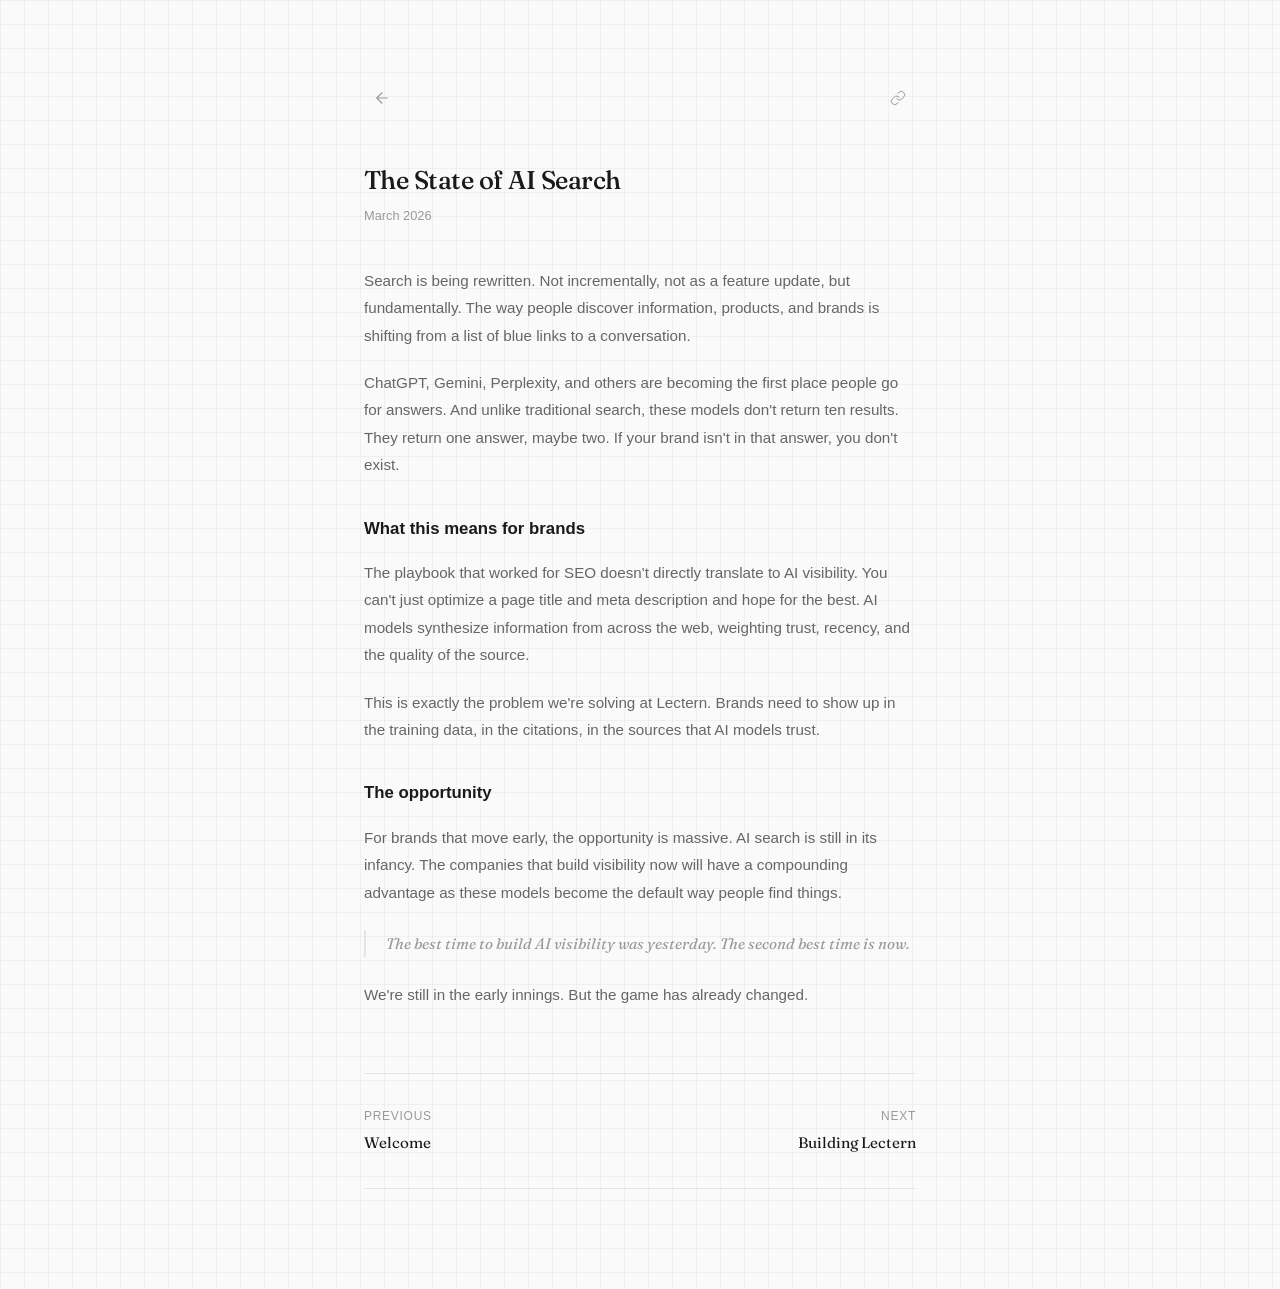
==== notes/the-state-of-ai-search.html @ 0d5fa3c3 "Move site to tylergiroud.com; remove footers and probability branding - CNAME and all absolute URLs " ====
<!DOCTYPE html>
<html lang="en">
<head>
    <meta charset="UTF-8">
    <meta name="viewport" content="width=device-width, initial-scale=1.0">
    <title>The State of AI Search — Tyler Giroud</title>
    <meta name="description" content="How AI-powered search is reshaping discovery and what it means for brands trying to stay visible.">
    <meta name="author" content="Tyler Giroud">

    <!-- Open Graph -->
    <meta property="og:title" content="The State of AI Search — Tyler Giroud">
    <meta property="og:description" content="How AI-powered search is reshaping discovery and what it means for brands trying to stay visible.">
    <meta property="og:type" content="article">
    <meta property="og:url" content="https://tylergiroud.com/notes/the-state-of-ai-search.html">

    <!-- Favicon -->
    <link rel="icon" type="image/png" sizes="32x32" href="../favicon-32.png">
    <link rel="apple-touch-icon" sizes="180x180" href="../apple-touch-icon.png">

    <link rel="preconnect" href="https://fonts.googleapis.com">
    <link rel="preconnect" href="https://fonts.gstatic.com" crossorigin>
    <link href="https://fonts.googleapis.com/css2?family=Fraunces:ital,opsz,wght@0,9..144,300;0,9..144,400;0,9..144,500;0,9..144,600;1,9..144,300;1,9..144,400&display=swap" rel="stylesheet">
    <link rel="stylesheet" href="../style.css">
</head>
<body>
    <main>
        <nav class="post-nav">
            <a href="../index.html" class="back-link">
                <svg width="18" height="18" viewBox="0 0 24 24" fill="none" xmlns="http://www.w3.org/2000/svg"><path d="M19 12H5M5 12L12 19M5 12L12 5" stroke="currentColor" stroke-width="1.5" stroke-linecap="round" stroke-linejoin="round"/></svg>
            </a>
            <button class="copy-link" onclick="navigator.clipboard.writeText(window.location.href).then(()=>{this.classList.add('copied');setTimeout(()=>this.classList.remove('copied'),2000)})">
                <svg class="copy-icon" width="16" height="16" viewBox="0 0 24 24" fill="none" xmlns="http://www.w3.org/2000/svg"><path d="M10 13a5 5 0 0 0 7.54.54l3-3a5 5 0 0 0-7.07-7.07l-1.72 1.71" stroke="currentColor" stroke-width="1.5" stroke-linecap="round" stroke-linejoin="round"/><path d="M14 11a5 5 0 0 0-7.54-.54l-3 3a5 5 0 0 0 7.07 7.07l1.71-1.71" stroke="currentColor" stroke-width="1.5" stroke-linecap="round" stroke-linejoin="round"/></svg>
                <svg class="check-icon" width="16" height="16" viewBox="0 0 24 24" fill="none" xmlns="http://www.w3.org/2000/svg"><path d="M20 6L9 17L4 12" stroke="currentColor" stroke-width="1.5" stroke-linecap="round" stroke-linejoin="round"/></svg>
            </button>
        </nav>

        <article class="post">
            <header class="post-header">
                <h1 class="post-title">The State of AI Search</h1>
                <time class="post-date" datetime="2026-03-03">March 2026</time>
            </header>

            <div class="post-body">
                <p>Search is being rewritten. Not incrementally, not as a feature update, but fundamentally. The way people discover information, products, and brands is shifting from a list of blue links to a conversation.</p>

                <p>ChatGPT, Gemini, Perplexity, and others are becoming the first place people go for answers. And unlike traditional search, these models don't return ten results. They return one answer, maybe two. If your brand isn't in that answer, you don't exist.</p>

                <h2>What this means for brands</h2>

                <p>The playbook that worked for SEO doesn't directly translate to AI visibility. You can't just optimize a page title and meta description and hope for the best. AI models synthesize information from across the web, weighting trust, recency, and the quality of the source.</p>

                <p>This is exactly the problem we're solving at Lectern. Brands need to show up in the training data, in the citations, in the sources that AI models trust.</p>

                <h2>The opportunity</h2>

                <p>For brands that move early, the opportunity is massive. AI search is still in its infancy. The companies that build visibility now will have a compounding advantage as these models become the default way people find things.</p>

                <blockquote>
                    <p>The best time to build AI visibility was yesterday. The second best time is now.</p>
                </blockquote>

                <p>We're still in the early innings. But the game has already changed.</p>
            </div>
        </article>

        <nav class="post-pagination">
            <a href="welcome.html" class="pagination-link pagination-prev">
                <span class="pagination-label">Previous</span>
                <span class="pagination-title">Welcome</span>
            </a>
            <a href="building-lectern.html" class="pagination-link pagination-next">
                <span class="pagination-label">Next</span>
                <span class="pagination-title">Building Lectern</span>
            </a>
        </nav>

    </main>
</body>
</html>
---- style.css ----
/* === Reset & Base === */
*, *::before, *::after {
    margin: 0;
    padding: 0;
    box-sizing: border-box;
}

:root {
    --text: #1a1a1a;
    --text-secondary: #666;
    --text-tertiary: #999;
    --bg: #fafafa;
    --link: #1a1a1a;
    --link-hover: #555;
    --border: #e5e5e5;
    --font-body: "Helvetica Neue", Helvetica, Arial, sans-serif;
    --font-display: "Fraunces", Georgia, serif;
}

html {
    font-size: 16px;
    color-scheme: light dark;
    -webkit-font-smoothing: antialiased;
    -moz-osx-font-smoothing: grayscale;
}

body {
    font-family: var(--font-body);
    color: var(--text);
    background-color: var(--bg);
    background-image:
        linear-gradient(rgba(0, 0, 0, 0.04) 1px, transparent 1px),
        linear-gradient(90deg, rgba(0, 0, 0, 0.04) 1px, transparent 1px);
    background-size: 24px 24px;
    line-height: 1.7;
}

/* === Layout === */
main {
    max-width: 600px;
    margin: 0 auto;
    padding: 80px 24px 60px;
}

/* === Header === */
header {
    margin-bottom: 48px;
}

h1 {
    font-family: var(--font-display);
    font-size: 1.4rem;
    font-weight: 500;
    letter-spacing: -0.01em;
    margin-bottom: 4px;
}

.tagline {
    color: var(--text-secondary);
    font-size: 0.9rem;
}

.tagline a {
    color: var(--text-secondary);
    text-decoration: underline;
    text-underline-offset: 3px;
    text-decoration-color: var(--border);
}

.tagline a:hover {
    color: var(--text);
    text-decoration-color: var(--text);
}

/* === Intro === */
.intro {
    margin-bottom: 40px;
}

.intro p {
    font-size: 0.95rem;
    color: var(--text-secondary);
    margin-bottom: 16px;
}

.intro p:last-child {
    margin-bottom: 0;
}

/* === Inline Logo === */
.inline-logo {
    display: inline-block;
    width: 1em;
    height: 1em;
    vertical-align: -0.1em;
    margin-right: 3px;
    border-radius: 3px;
    object-fit: contain;
}

.inline-logo-link {
    color: var(--text-secondary);
    text-decoration: underline;
    text-underline-offset: 3px;
    text-decoration-color: var(--border);
    white-space: nowrap;
}

.inline-logo-link:hover {
    color: var(--text);
    text-decoration-color: var(--text);
}

/* === Tagline Row === */
.tagline-row {
    display: flex;
    align-items: center;
    justify-content: space-between;
}

/* === Meta (location + time) === */
.meta {
    display: flex;
    align-items: center;
    gap: 6px;
}

.meta-item {
    display: flex;
    align-items: center;
    gap: 4px;
    font-size: 0.8rem;
    color: var(--text-tertiary);
}

.meta-divider {
    font-size: 0.8rem;
    color: var(--text-tertiary);
}

.meta-icon {
    width: 12px;
    height: 12px;
    color: var(--text-tertiary);
}

/* === Links === */
.links {
    display: flex;
    flex-wrap: wrap;
    gap: 10px;
    margin-bottom: 56px;
    padding-bottom: 56px;
    border-bottom: 1px solid var(--border);
}

.links a {
    font-size: 0.82rem;
    color: var(--text-secondary);
    text-decoration: none;
    padding: 6px 16px;
    border: 1px solid var(--border);
    border-radius: 20px;
    transition: color 0.15s ease, border-color 0.15s ease, background-color 0.15s ease;
}

.links a:hover {
    color: var(--text);
    border-color: var(--text-tertiary);
    background-color: rgba(0, 0, 0, 0.02);
}

/* === Companies === */
.companies {
    margin-bottom: 56px;
    padding-bottom: 56px;
    border-bottom: 1px solid var(--border);
}

.companies h2 {
    font-size: 0.8rem;
    font-weight: 500;
    text-transform: uppercase;
    letter-spacing: 0.08em;
    color: var(--text-tertiary);
    margin-bottom: 20px;
}

.cards {
    display: grid;
    grid-template-columns: 1fr 1fr;
    gap: 16px;
}

.card {
    display: flex;
    flex-direction: column;
    background: #fff;
    border-radius: 12px;
    padding: 20px;
    text-decoration: none;
    color: var(--text);
    box-shadow: 0 1px 3px rgba(0, 0, 0, 0.04), 0 1px 2px rgba(0, 0, 0, 0.06);
    transition: box-shadow 0.2s ease, transform 0.2s ease;
}

.card:hover {
    box-shadow: 0 4px 12px rgba(0, 0, 0, 0.08), 0 2px 4px rgba(0, 0, 0, 0.06);
    transform: translateY(-1px);
}

.card-icon {
    width: 40px;
    height: 40px;
    margin-bottom: 16px;
}

.card-icon svg,
.card-icon img {
    width: 100%;
    height: 100%;
    border-radius: 8px;
    object-fit: contain;
}

.card-text h3 {
    font-size: 0.9rem;
    font-weight: 600;
    margin-bottom: 4px;
}

.card-text p {
    font-size: 0.8rem;
    color: var(--text-secondary);
    line-height: 1.5;
}

@media (max-width: 480px) {
    .cards {
        grid-template-columns: 1fr;
    }
}

/* === Writing === */
.notes {
    margin-bottom: 80px;
}

.notes h2 {
    font-size: 0.8rem;
    font-weight: 500;
    text-transform: uppercase;
    letter-spacing: 0.08em;
    color: var(--text-tertiary);
    margin-bottom: 20px;
}

.notes ul {
    list-style: none;
}

.notes li {
    display: flex;
    align-items: baseline;
    gap: 16px;
    padding: 8px 0;
}

.notes .date {
    font-size: 0.8rem;
    color: var(--text-tertiary);
    font-variant-numeric: tabular-nums;
    flex-shrink: 0;
    min-width: 36px;
}

.notes li a {
    font-family: var(--font-display);
    font-size: 0.95rem;
    font-weight: 400;
    color: var(--text);
    text-decoration: none;
    transition: color 0.15s ease;
}

.notes li a:hover {
    color: var(--text-secondary);
}

/* === Post Navigation === */
.post-nav {
    display: flex;
    align-items: center;
    justify-content: space-between;
    margin-bottom: 48px;
}

.back-link {
    display: inline-flex;
    align-items: center;
    justify-content: center;
    width: 36px;
    height: 36px;
    border-radius: 50%;
    color: var(--text-tertiary);
    text-decoration: none;
    transition: color 0.15s ease, background-color 0.15s ease;
}

.back-link:hover {
    color: var(--text);
    background-color: rgba(0, 0, 0, 0.04);
}

.copy-link {
    display: inline-flex;
    align-items: center;
    justify-content: center;
    width: 36px;
    height: 36px;
    border-radius: 50%;
    border: none;
    background: none;
    color: var(--text-tertiary);
    cursor: pointer;
    transition: color 0.15s ease, background-color 0.15s ease;
}

.copy-link:hover {
    color: var(--text);
    background-color: rgba(0, 0, 0, 0.04);
}

.copy-link .check-icon {
    display: none;
}

.copy-link.copied .copy-icon {
    display: none;
}

.copy-link.copied .check-icon {
    display: block;
    color: #22c55e;
}

/* === Post === */
.post-header {
    margin-bottom: 40px;
}

.post-title {
    font-family: var(--font-display);
    font-size: 1.6rem;
    font-weight: 500;
    letter-spacing: -0.02em;
    line-height: 1.3;
    margin-bottom: 8px;
}

.post-date {
    display: block;
    font-size: 0.8rem;
    color: var(--text-tertiary);
}

.post-body {
    margin-bottom: 64px;
}

.post-body p {
    font-size: 0.95rem;
    color: var(--text-secondary);
    margin-bottom: 20px;
    line-height: 1.8;
}

.post-body p:last-child {
    margin-bottom: 0;
}

.post-body h2 {
    font-size: 1.05rem;
    font-weight: 600;
    color: var(--text);
    margin-top: 36px;
    margin-bottom: 16px;
}

.post-body h3 {
    font-size: 0.95rem;
    font-weight: 600;
    color: var(--text);
    margin-top: 28px;
    margin-bottom: 12px;
}

.post-body blockquote {
    border-left: 2px solid var(--border);
    padding-left: 20px;
    margin: 24px 0;
}

.post-body blockquote p {
    font-family: var(--font-display);
    font-style: italic;
    color: var(--text-tertiary);
}

.post-body a {
    color: var(--text);
    text-decoration: underline;
    text-underline-offset: 3px;
    text-decoration-color: var(--border);
}

.post-body a:hover {
    text-decoration-color: var(--text);
}

.post-body ul,
.post-body ol {
    margin: 16px 0;
    padding-left: 24px;
}

.post-body li {
    font-size: 0.95rem;
    color: var(--text-secondary);
    line-height: 1.8;
    margin-bottom: 8px;
}

.post-body img {
    max-width: 100%;
    border-radius: 8px;
    margin: 24px 0;
}

/* === Post Pagination === */
.post-pagination {
    display: flex;
    justify-content: space-between;
    align-items: flex-start;
    padding: 32px 0;
    margin-bottom: 40px;
    border-top: 1px solid var(--border);
    border-bottom: 1px solid var(--border);
}

.pagination-link {
    display: flex;
    flex-direction: column;
    gap: 4px;
    text-decoration: none;
    max-width: 45%;
    transition: opacity 0.15s ease;
}

.pagination-link:hover {
    opacity: 0.6;
}

.pagination-prev {
    align-items: flex-start;
}

.pagination-next {
    align-items: flex-end;
    margin-left: auto;
}

.pagination-label {
    font-size: 0.75rem;
    text-transform: uppercase;
    letter-spacing: 0.06em;
    color: var(--text-tertiary);
}

.pagination-title {
    font-family: var(--font-display);
    font-size: 0.95rem;
    font-weight: 400;
    color: var(--text);
}

.pagination-placeholder {
    flex: 1;
}

/* === Responsive === */
@media (max-width: 480px) {
    main {
        padding: 48px 20px 40px;
    }

    .tagline-row {
        flex-direction: column;
        align-items: flex-start;
        gap: 4px;
    }

    .links {
        gap: 8px;
    }

    .links a {
        min-height: 44px;
        display: inline-flex;
        align-items: center;
    }

    .notes li {
        padding: 10px 0;
        min-height: 44px;
    }

    .post-pagination {
        flex-direction: column;
        gap: 24px;
    }

    .pagination-link {
        max-width: 100%;
        padding: 8px 0;
        min-height: 44px;
    }

    .pagination-next {
        align-items: flex-start;
    }
}

/* === Dark Mode === */
@media (prefers-color-scheme: dark) {
    :root {
        --text: #e5e5e5;
        --text-secondary: #a0a0a0;
        --text-tertiary: #666;
        --bg: #141414;
        --link: #e5e5e5;
        --link-hover: #bbb;
        --border: #2a2a2a;
    }

    .card {
        background: #1c1c1c;
        box-shadow: 0 1px 3px rgba(0, 0, 0, 0.2), 0 1px 2px rgba(0, 0, 0, 0.3);
    }

    .card:hover {
        box-shadow: 0 4px 12px rgba(0, 0, 0, 0.3), 0 2px 4px rgba(0, 0, 0, 0.4);
    }

    body {
        background-image:
            linear-gradient(rgba(255, 255, 255, 0.04) 1px, transparent 1px),
            linear-gradient(90deg, rgba(255, 255, 255, 0.04) 1px, transparent 1px);
    }

    .links a:hover {
        background-color: rgba(255, 255, 255, 0.04);
    }

    .back-link:hover,
    .copy-link:hover {
        background-color: rgba(255, 255, 255, 0.06);
    }
}
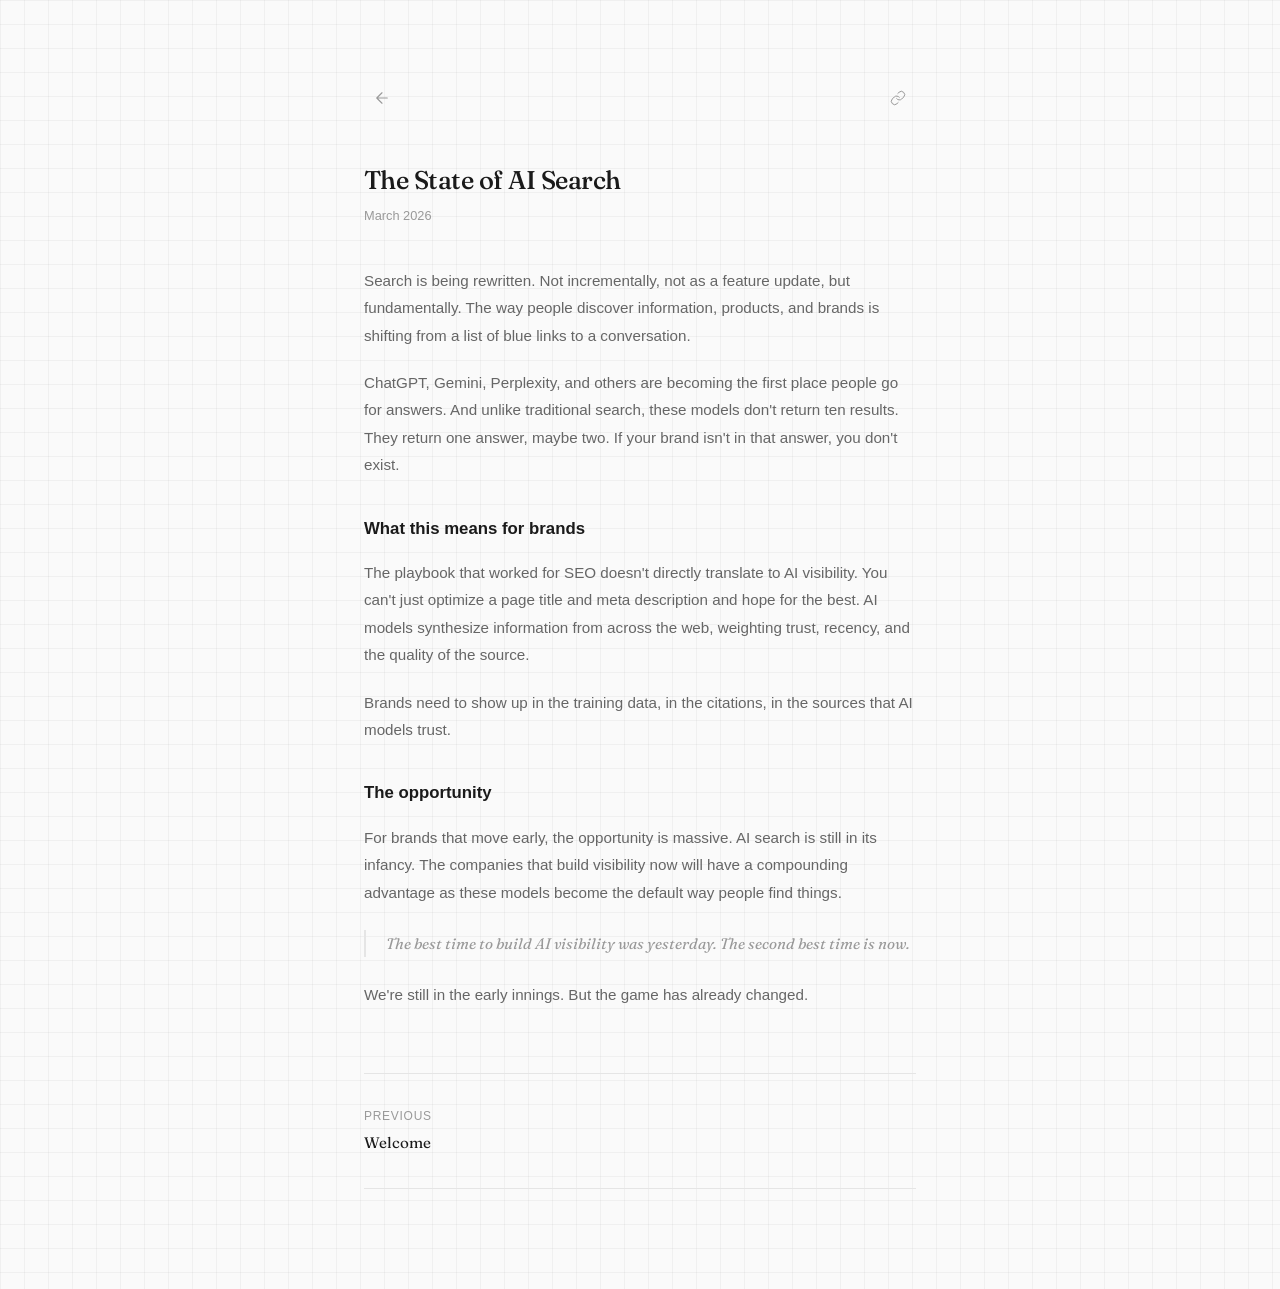
==== commit 73b903b8: "Remove Lectern from the site (archived in tag lectern-archive) Co-Authored-By: Claude Opus 5.5 <nore" ====
--- a/notes/the-state-of-ai-search.html
+++ b/notes/the-state-of-ai-search.html
@@ -49,7 +49,7 @@
 
                 <p>The playbook that worked for SEO doesn't directly translate to AI visibility. You can't just optimize a page title and meta description and hope for the best. AI models synthesize information from across the web, weighting trust, recency, and the quality of the source.</p>
 
-                <p>This is exactly the problem we're solving at Lectern. Brands need to show up in the training data, in the citations, in the sources that AI models trust.</p>
+                <p>Brands need to show up in the training data, in the citations, in the sources that AI models trust.</p>
 
                 <h2>The opportunity</h2>
 
@@ -68,10 +68,7 @@
                 <span class="pagination-label">Previous</span>
                 <span class="pagination-title">Welcome</span>
             </a>
-            <a href="building-lectern.html" class="pagination-link pagination-next">
-                <span class="pagination-label">Next</span>
-                <span class="pagination-title">Building Lectern</span>
-            </a>
+            <span class="pagination-placeholder"></span>
         </nav>
 
     </main>
